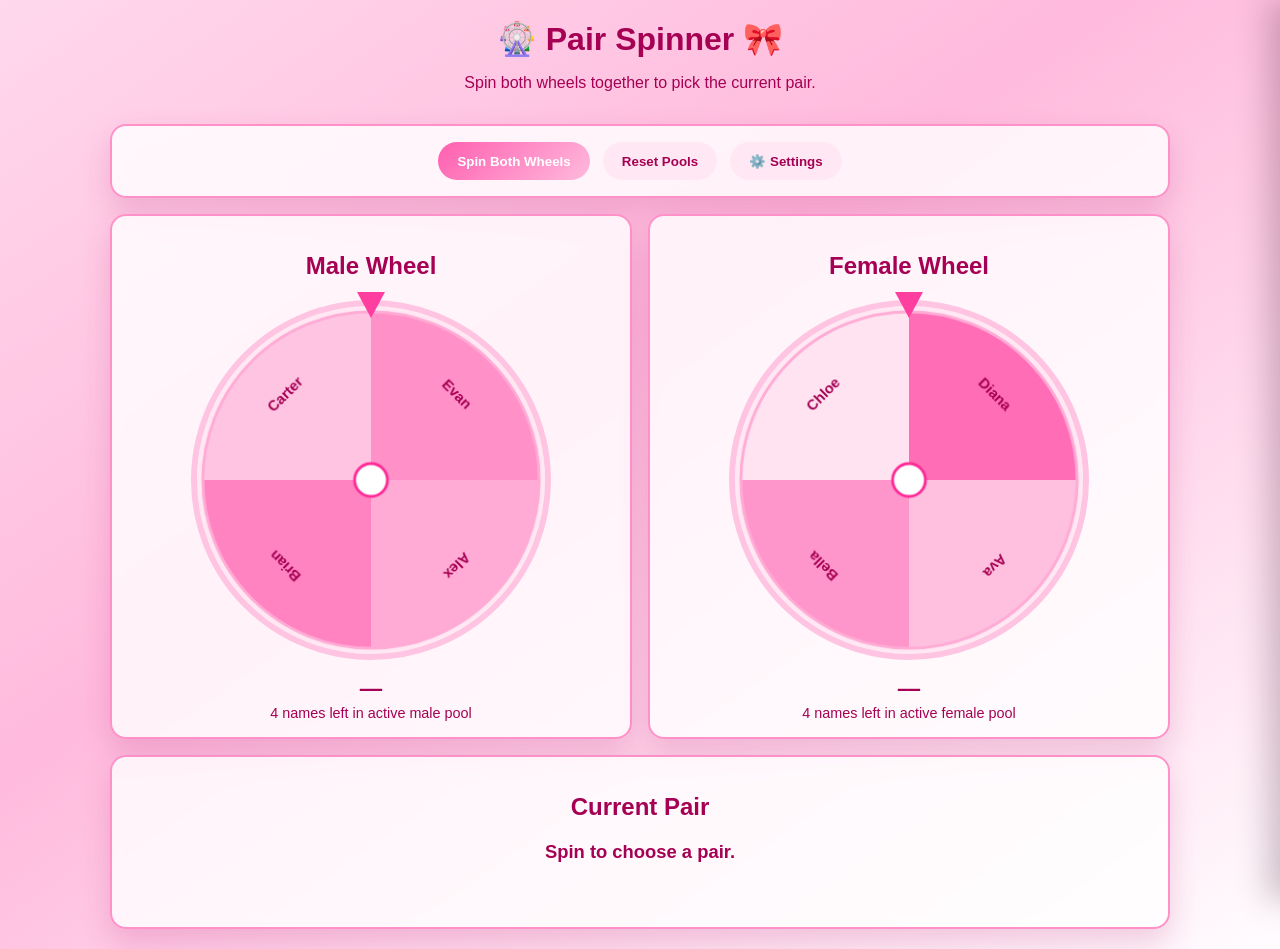
==== index.html @ fb6e1dba "Improve settings panel focus and dialog accessibility" ====
<!doctype html>
<html lang="en">
  <head>
    <meta charset="UTF-8" />
    <meta name="viewport" content="width=device-width, initial-scale=1.0" />
    <title>Pair Spinner Wheels</title>
    <link rel="stylesheet" href="./styles.css" />
  </head>
  <body>
    <main class="app-shell">
      <header class="hero">
        <h1>🎡 Pair Spinner 🎀</h1>
        <p>Spin both wheels together to pick the current pair.</p>
      </header>

      <section class="controls card" aria-label="wheel controls">
        <button id="spin-btn" class="btn btn-primary" type="button">Spin Both Wheels</button>
        <button id="reset-btn" class="btn btn-secondary" type="button">Reset Pools</button>
        <button id="settings-btn" class="btn btn-secondary" type="button" aria-controls="settings-panel" aria-expanded="false">
          ⚙️ Settings
        </button>
      </section>

      <section class="wheels" aria-label="student wheels">
        <article class="wheel-card card" id="male-wheel-card">
          <h2>Male Wheel</h2>
          <div class="wheel-frame">
            <div class="pointer" aria-hidden="true"></div>
            <canvas id="male-wheel" width="360" height="360"></canvas>
          </div>
          <p class="picked-name" id="male-name">—</p>
          <p class="pool-status" id="male-pool-status"></p>
        </article>

        <article class="wheel-card card" id="female-wheel-card">
          <h2>Female Wheel</h2>
          <div class="wheel-frame">
            <div class="pointer" aria-hidden="true"></div>
            <canvas id="female-wheel" width="360" height="360"></canvas>
          </div>
          <p class="picked-name" id="female-name">—</p>
          <p class="pool-status" id="female-pool-status"></p>
        </article>
      </section>

      <section class="result card" aria-live="polite">
        <h2>Current Pair</h2>
        <p id="pair-result">Spin to choose a pair.</p>
        <p id="pair-meta" class="pair-meta"></p>
        <p id="refill-status" class="refill-status" role="status" aria-live="polite"></p>
        <button id="new-round-btn" class="btn btn-primary" type="button" hidden>Start New Round</button>
      </section>
    </main>

    <div id="settings-backdrop" class="settings-backdrop" hidden></div>
    <aside id="settings-panel" class="settings-panel" role="dialog" aria-modal="true" aria-labelledby="settings-panel-title" aria-label="app settings" aria-hidden="true" tabindex="-1">
      <div class="settings-header">
        <h2 id="settings-panel-title">Settings</h2>
        <button id="settings-close-btn" class="btn btn-secondary" type="button">Close</button>
      </div>

      <section class="setting-group" aria-label="theme settings">
        <h3>Theme</h3>
        <label for="theme-color">Base color</label>
        <input id="theme-color" type="color" value="#ff5eaf" aria-label="Select base theme color" />
        <button id="theme-reset-btn" class="btn btn-secondary" type="button">Reset to default pink</button>
      </section>

      <section class="setting-group" aria-label="spin settings">
        <h3>Spin</h3>
        <label for="spin-duration-range">Spin duration</label>
        <input id="spin-duration-range" type="range" min="1800" max="6000" step="100" value="3600" />
        <p class="setting-value" id="spin-duration-value">3.6s</p>
      </section>

      <section class="setting-group" aria-label="history settings">
        <h3>History</h3>
        <label for="history-count-input">Recent pairs to show</label>
        <input id="history-count-input" type="number" min="1" max="8" step="1" value="3" />
      </section>
    </aside>

    <script src="./app.js" defer></script>
  </body>
</html>
---- styles.css ----
:root {
  --theme-base: #ff5eaf;
  --theme-light: #ffb9dd;
  --theme-dark: #6a1046;
  --theme-text: #6a1046;
  --theme-card-border: #ff91cb;
  --theme-bg-start: #ffd8ee;
  --theme-bg-end: #ffe8f5;
  --theme-btn-secondary-bg: #ffe5f4;
  --theme-canvas-border: #ffc2e3;
  --theme-wheel-border: #ff9dd0;
  --theme-pointer: #ff2f9c;
  --theme-center-fill: #ffffff;
  --theme-center-stroke: #ff4ea8;
  --theme-accent-muted: #8a3a67;
  --card-bg: rgba(255, 255, 255, 0.82);
  --shadow: 0 14px 30px rgba(180, 40, 120, 0.2);
}

* {
  box-sizing: border-box;
}

body {
  margin: 0;
  min-height: 100vh;
  font-family: "Segoe UI", Tahoma, Geneva, Verdana, sans-serif;
  color: var(--theme-text);
  background: linear-gradient(145deg, var(--theme-bg-start), var(--theme-light) 42%, var(--theme-bg-end) 100%);
  display: flex;
  justify-content: center;
  padding: 1.25rem;
}

.app-shell {
  width: min(1060px, 100%);
  display: grid;
  gap: 1rem;
}

.hero {
  text-align: center;
}

.hero h1 {
  margin: 0 0 0.4rem;
}

.card {
  background: var(--card-bg);
  border: 2px solid var(--theme-card-border);
  border-radius: 1rem;
  box-shadow: var(--shadow);
  backdrop-filter: blur(6px);
  padding: 1rem;
}

.controls {
  display: flex;
  justify-content: center;
  gap: 0.8rem;
  flex-wrap: wrap;
  align-items: center;
}

.btn {
  border: none;
  border-radius: 999px;
  font-weight: 700;
  padding: 0.72rem 1.2rem;
  cursor: pointer;
}

.btn-primary {
  background: linear-gradient(135deg, var(--theme-base), var(--theme-light));
  color: #fff;
}

.btn-secondary {
  background: var(--theme-btn-secondary-bg);
  color: var(--theme-text);
}

.btn:disabled {
  opacity: 0.65;
  cursor: not-allowed;
}

.wheels {
  display: grid;
  grid-template-columns: repeat(2, minmax(0, 1fr));
  gap: 1rem;
}

.wheel-card {
  text-align: center;
}

.wheel-frame {
  position: relative;
  width: min(360px, 100%);
  margin: 0 auto;
}

canvas {
  width: 100%;
  height: auto;
  border-radius: 50%;
  background: #fff;
  border: 6px solid var(--theme-canvas-border);
  box-shadow: inset 0 0 0 6px var(--theme-btn-secondary-bg);
}

.pointer {
  position: absolute;
  top: -8px;
  left: 50%;
  transform: translateX(-50%);
  width: 0;
  height: 0;
  border-left: 14px solid transparent;
  border-right: 14px solid transparent;
  border-top: 26px solid var(--theme-pointer);
  z-index: 2;
}

.picked-name {
  margin: 0.75rem 0 0.2rem;
  font-size: 1.4rem;
  font-weight: 800;
}

.pool-status {
  margin: 0;
  font-size: 0.9rem;
}

.result {
  text-align: center;
}

#pair-result {
  margin: 0.4rem 0 0;
  font-size: 1.15rem;
  font-weight: 800;
}

.pair-meta {
  margin: 0.35rem 0 0;
  font-size: 0.92rem;
  font-weight: 600;
  color: var(--theme-accent-muted);
  min-height: 1.2em;
}

.refill-status {
  margin: 0.5rem 0 0;
  min-height: 1.2em;
  font-size: 0.9rem;
  font-weight: 700;
  color: var(--theme-accent-muted);
}

.settings-backdrop {
  position: fixed;
  inset: 0;
  background: rgba(32, 8, 22, 0.35);
  backdrop-filter: blur(2px);
}

.settings-panel {
  position: fixed;
  top: 0;
  right: 0;
  height: 100vh;
  width: min(340px, 90vw);
  padding: 1rem;
  background: rgba(255, 255, 255, 0.95);
  border-left: 2px solid var(--theme-card-border);
  box-shadow: -12px 0 30px rgba(60, 20, 44, 0.25);
  transform: translateX(100%);
  transition: transform 220ms ease;
  z-index: 15;
  overflow-y: auto;
}

.settings-panel.open {
  transform: translateX(0);
}

.settings-header {
  display: flex;
  justify-content: space-between;
  align-items: center;
  gap: 0.8rem;
}

.setting-group {
  margin-top: 1rem;
  display: grid;
  gap: 0.5rem;
}

.setting-group h3 {
  margin: 0;
}

#theme-color,
#history-count-input,
#spin-duration-range {
  width: 100%;
}

#theme-color {
  height: 40px;
  border: 2px solid var(--theme-card-border);
  border-radius: 0.6rem;
  background: #fff;
  cursor: pointer;
}

#history-count-input {
  border: 2px solid var(--theme-card-border);
  border-radius: 0.5rem;
  padding: 0.5rem;
  color: var(--theme-text);
}

.setting-value {
  margin: 0;
  font-size: 0.9rem;
  font-weight: 700;
  color: var(--theme-accent-muted);
}

@media (max-width: 860px) {
  .wheels {
    grid-template-columns: 1fr;
  }
}
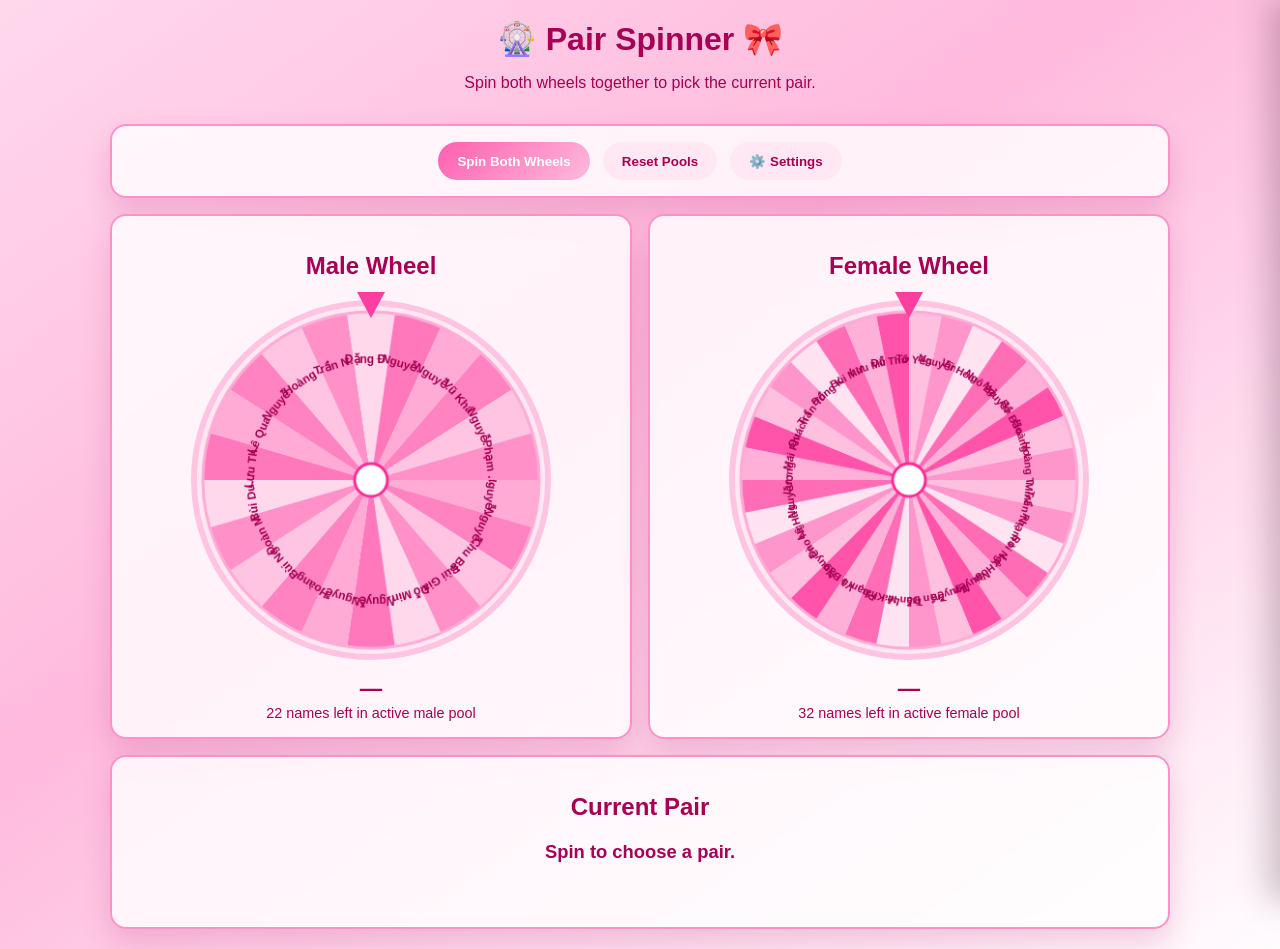
==== commit d66f8c6a: "Update class roster and enforce strict exclusive pairing" ====
--- a/index.html
+++ b/index.html
@@ -80,6 +80,6 @@
       </section>
     </aside>
 
-    <script src="./app.js" defer></script>
+    <script type="module" src="./app.js"></script>
   </body>
 </html>
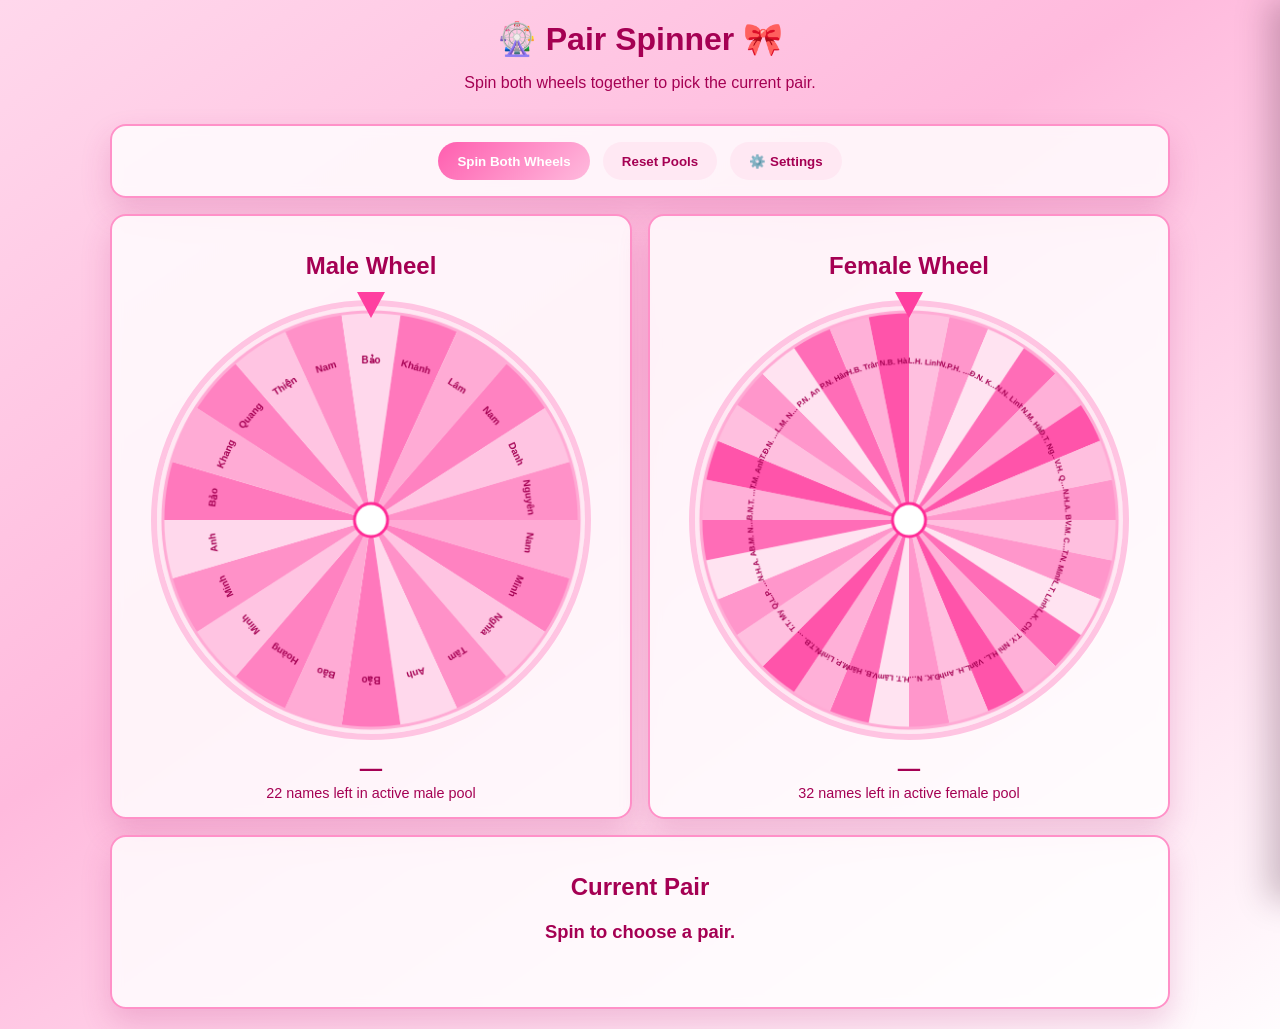
==== commit 6b548a5d: "Improve spin randomness and reduce wheel animation lag" ====
--- a/index.html
+++ b/index.html
@@ -26,7 +26,7 @@
           <h2>Male Wheel</h2>
           <div class="wheel-frame">
             <div class="pointer" aria-hidden="true"></div>
-            <canvas id="male-wheel" width="360" height="360"></canvas>
+            <canvas id="male-wheel" width="440" height="440"></canvas>
           </div>
           <p class="picked-name" id="male-name">—</p>
           <p class="pool-status" id="male-pool-status"></p>
@@ -36,7 +36,7 @@
           <h2>Female Wheel</h2>
           <div class="wheel-frame">
             <div class="pointer" aria-hidden="true"></div>
-            <canvas id="female-wheel" width="360" height="360"></canvas>
+            <canvas id="female-wheel" width="440" height="440"></canvas>
           </div>
           <p class="picked-name" id="female-name">—</p>
           <p class="pool-status" id="female-pool-status"></p>
--- a/styles.css
+++ b/styles.css
@@ -98,7 +98,7 @@
 
 .wheel-frame {
   position: relative;
-  width: min(360px, 100%);
+  width: min(440px, 100%);
   margin: 0 auto;
 }
 
@@ -164,8 +164,7 @@
 .settings-backdrop {
   position: fixed;
   inset: 0;
-  background: rgba(32, 8, 22, 0.35);
-  backdrop-filter: blur(2px);
+  background: rgba(32, 8, 22, 0.16);
 }
 
 .settings-panel {
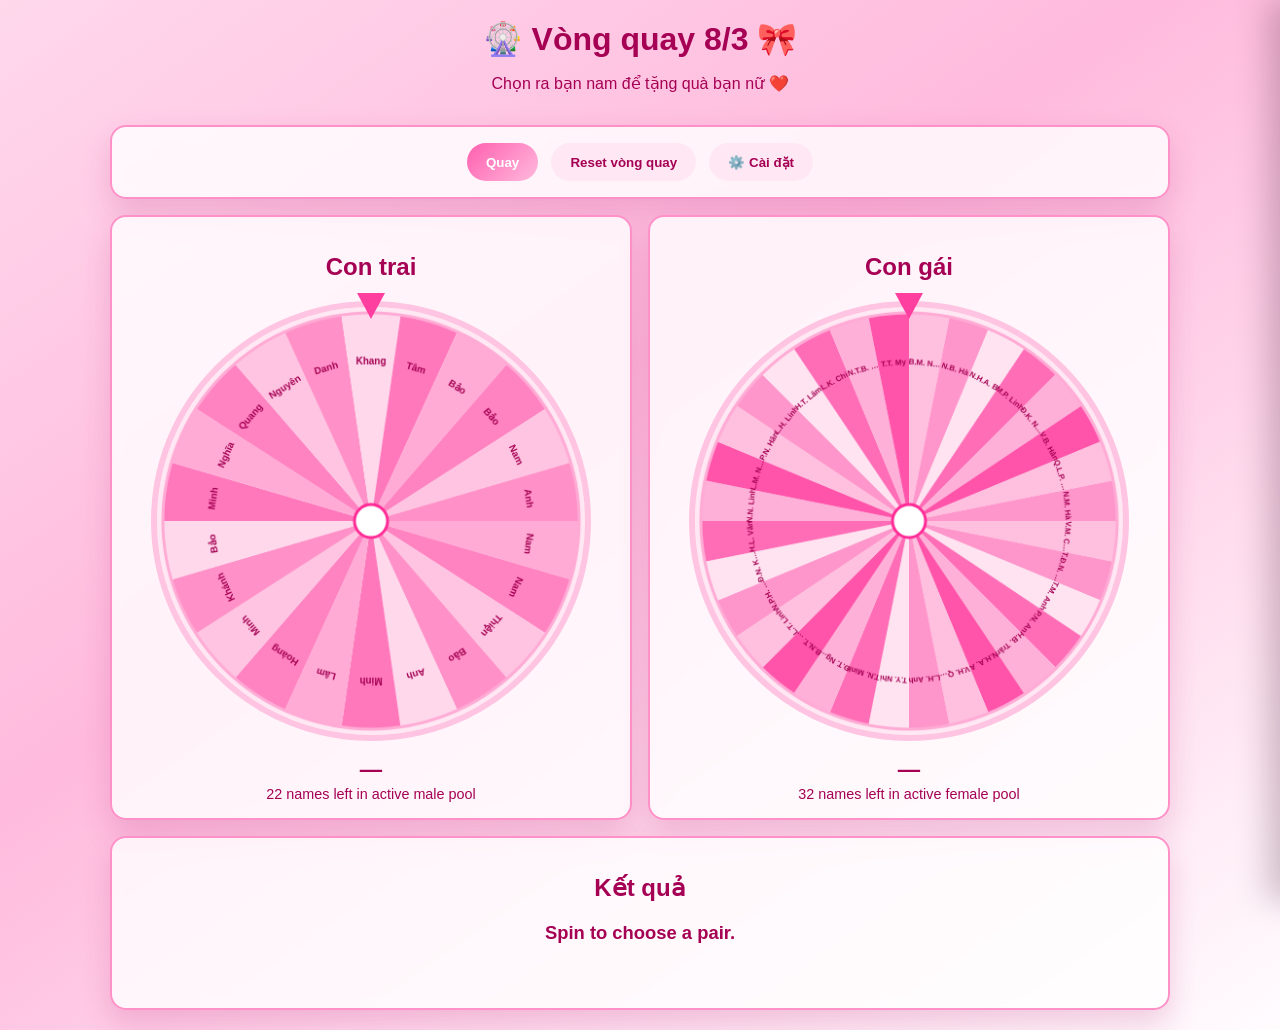
==== commit d14975f7: "Translate header and button text to Vietnamese" ====
--- a/index.html
+++ b/index.html
@@ -9,21 +9,21 @@
   <body>
     <main class="app-shell">
       <header class="hero">
-        <h1>🎡 Pair Spinner 🎀</h1>
-        <p>Spin both wheels together to pick the current pair.</p>
+        <h1>🎡 Vòng quay 8/3 🎀</h1>
+        <p>Chọn ra bạn nam để tặng quà bạn nữ ❤️</p>
       </header>
 
       <section class="controls card" aria-label="wheel controls">
-        <button id="spin-btn" class="btn btn-primary" type="button">Spin Both Wheels</button>
-        <button id="reset-btn" class="btn btn-secondary" type="button">Reset Pools</button>
+        <button id="spin-btn" class="btn btn-primary" type="button">Quay</button>
+        <button id="reset-btn" class="btn btn-secondary" type="button">Reset vòng quay</button>
         <button id="settings-btn" class="btn btn-secondary" type="button" aria-controls="settings-panel" aria-expanded="false">
-          ⚙️ Settings
+          ⚙️ Cài đặt
         </button>
       </section>
 
       <section class="wheels" aria-label="student wheels">
         <article class="wheel-card card" id="male-wheel-card">
-          <h2>Male Wheel</h2>
+          <h2>Con trai</h2>
           <div class="wheel-frame">
             <div class="pointer" aria-hidden="true"></div>
             <canvas id="male-wheel" width="440" height="440"></canvas>
@@ -33,7 +33,7 @@
         </article>
 
         <article class="wheel-card card" id="female-wheel-card">
-          <h2>Female Wheel</h2>
+          <h2>Con gái</h2>
           <div class="wheel-frame">
             <div class="pointer" aria-hidden="true"></div>
             <canvas id="female-wheel" width="440" height="440"></canvas>
@@ -44,38 +44,38 @@
       </section>
 
       <section class="result card" aria-live="polite">
-        <h2>Current Pair</h2>
-        <p id="pair-result">Spin to choose a pair.</p>
+        <h2>Kết quả</h2>
+        <p id="pair-result">Quay để chọn cặp tặng quà.</p>
         <p id="pair-meta" class="pair-meta"></p>
         <p id="refill-status" class="refill-status" role="status" aria-live="polite"></p>
-        <button id="new-round-btn" class="btn btn-primary" type="button" hidden>Start New Round</button>
+        <button id="new-round-btn" class="btn btn-primary" type="button" hidden>Quay</button>
       </section>
     </main>
 
     <div id="settings-backdrop" class="settings-backdrop" hidden></div>
     <aside id="settings-panel" class="settings-panel" role="dialog" aria-modal="true" aria-labelledby="settings-panel-title" aria-label="app settings" aria-hidden="true" tabindex="-1">
       <div class="settings-header">
-        <h2 id="settings-panel-title">Settings</h2>
-        <button id="settings-close-btn" class="btn btn-secondary" type="button">Close</button>
+        <h2 id="settings-panel-title">Cài đặt</h2>
+        <button id="settings-close-btn" class="btn btn-secondary" type="button">Đóng</button>
       </div>
 
       <section class="setting-group" aria-label="theme settings">
         <h3>Theme</h3>
-        <label for="theme-color">Base color</label>
+        <label for="theme-color">Tone màu</label>
         <input id="theme-color" type="color" value="#ff5eaf" aria-label="Select base theme color" />
-        <button id="theme-reset-btn" class="btn btn-secondary" type="button">Reset to default pink</button>
+        <button id="theme-reset-btn" class="btn btn-secondary" type="button">Reset về mặc định</button>
       </section>
 
       <section class="setting-group" aria-label="spin settings">
-        <h3>Spin</h3>
-        <label for="spin-duration-range">Spin duration</label>
+        <h3>Quay</h3>
+        <label for="spin-duration-range">Thời gian cho mỗi lần quay</label>
         <input id="spin-duration-range" type="range" min="1800" max="6000" step="100" value="3600" />
         <p class="setting-value" id="spin-duration-value">3.6s</p>
       </section>
 
       <section class="setting-group" aria-label="history settings">
-        <h3>History</h3>
-        <label for="history-count-input">Recent pairs to show</label>
+        <h3>Lịch sử</h3>
+        <label for="history-count-input">Lưu kết quả bao nhiêu cặp</label>
         <input id="history-count-input" type="number" min="1" max="8" step="1" value="3" />
       </section>
     </aside>
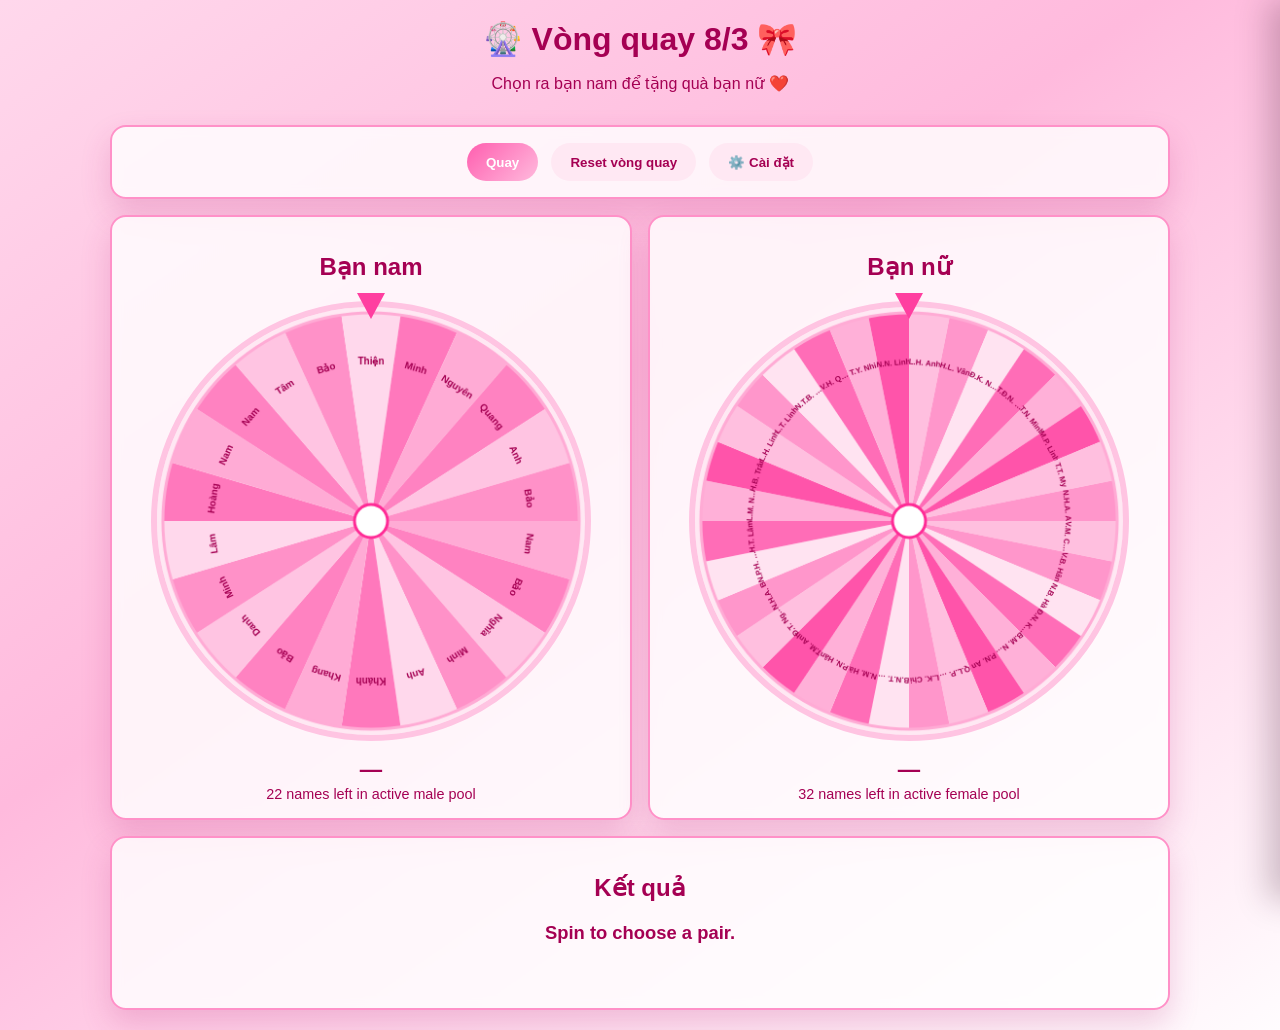
==== commit 83e44ed1: "Update headings for male and female wheel cards" ====
--- a/index.html
+++ b/index.html
@@ -23,7 +23,7 @@
 
       <section class="wheels" aria-label="student wheels">
         <article class="wheel-card card" id="male-wheel-card">
-          <h2>Con trai</h2>
+          <h2>Bạn nam</h2>
           <div class="wheel-frame">
             <div class="pointer" aria-hidden="true"></div>
             <canvas id="male-wheel" width="440" height="440"></canvas>
@@ -33,7 +33,7 @@
         </article>
 
         <article class="wheel-card card" id="female-wheel-card">
-          <h2>Con gái</h2>
+          <h2>Bạn nữ</h2>
           <div class="wheel-frame">
             <div class="pointer" aria-hidden="true"></div>
             <canvas id="female-wheel" width="440" height="440"></canvas>
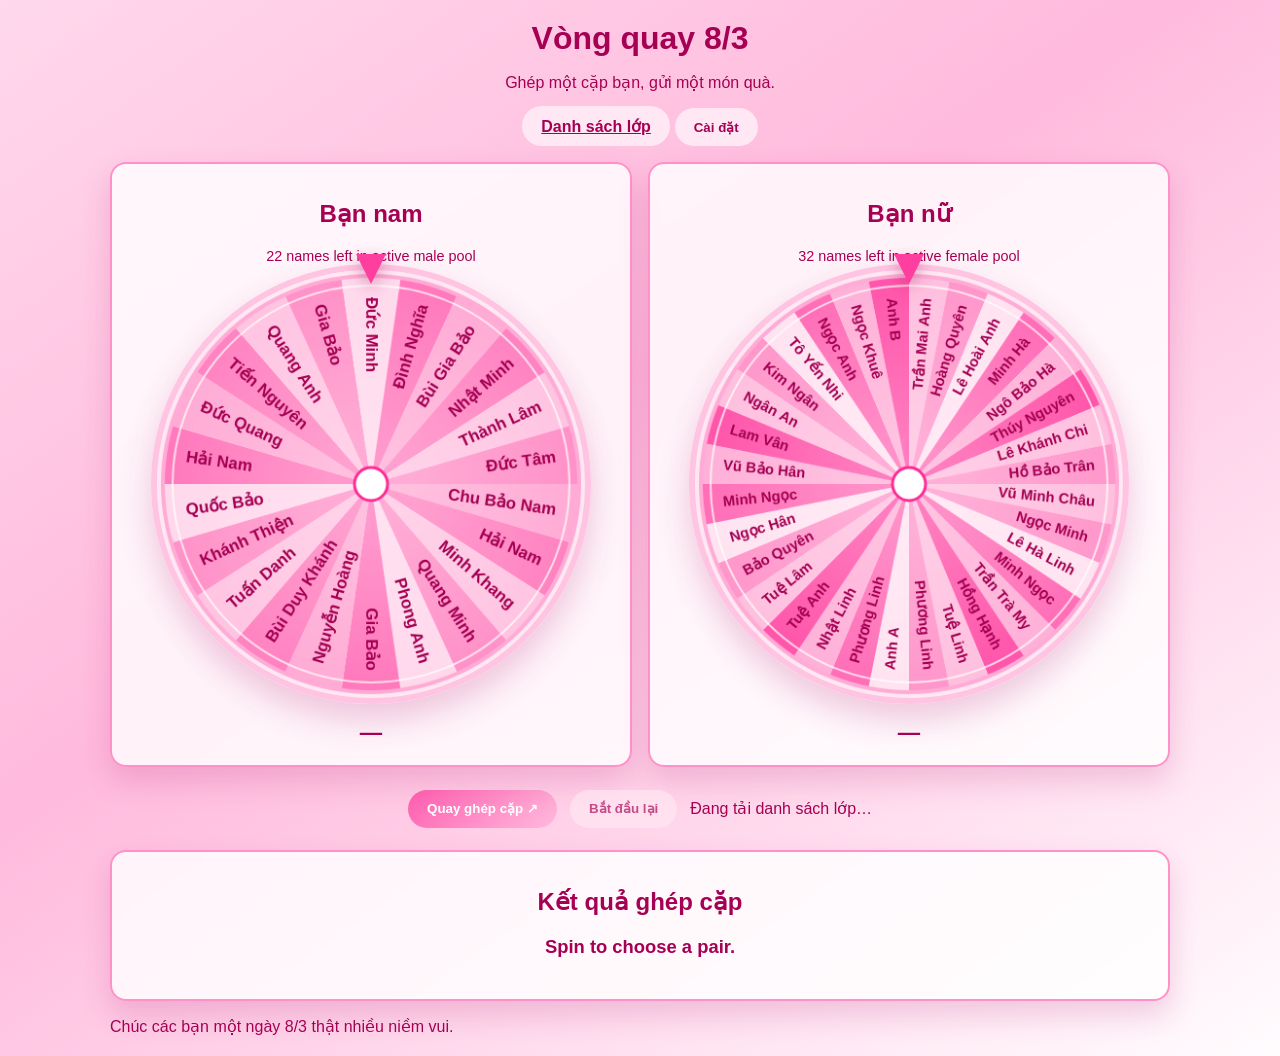
==== commit cddf5ed8: "Add new file: index.html" ====
--- a/index.html
+++ b/index.html
@@ -1,85 +1,101 @@
 <!doctype html>
-<html lang="en">
+<html lang="vi">
   <head>
     <meta charset="UTF-8" />
     <meta name="viewport" content="width=device-width, initial-scale=1.0" />
-    <title>Pair Spinner Wheels</title>
+    <meta name="theme-color" content="#6a1046" />
+    <meta name="description" content="Vòng quay ghép cặp tặng quà 8/3 dành cho lớp học." />
+    <title>Vòng quay 8/3 · Ghép cặp tặng quà</title>
     <link rel="stylesheet" href="./styles.css" />
   </head>
   <body>
+    <div id="particle-layer" class="particle-layer" aria-hidden="true"></div>
     <main class="app-shell">
       <header class="hero">
-        <h1>🎡 Vòng quay 8/3 🎀</h1>
-        <p>Chọn ra bạn nam để tặng quà bạn nữ ❤️</p>
+        <div>
+          <h1>Vòng quay <span>8/3</span></h1>
+          <p>Ghép một cặp bạn, gửi một món quà.</p>
+        </div>
+        <nav class="header-actions" aria-label="Công cụ">
+          <a class="btn btn-secondary" href="./edit/">Danh sách lớp</a>
+          <button id="settings-btn" class="btn btn-secondary" type="button" aria-controls="settings-panel" aria-expanded="false">Cài đặt</button>
+        </nav>
       </header>
-
-      <section class="controls card" aria-label="wheel controls">
-        <button id="spin-btn" class="btn btn-primary" type="button">Quay</button>
-        <button id="reset-btn" class="btn btn-secondary" type="button">Reset vòng quay</button>
-        <button id="settings-btn" class="btn btn-secondary" type="button" aria-controls="settings-panel" aria-expanded="false">
-          ⚙️ Cài đặt
-        </button>
-      </section>
-
-      <section class="wheels" aria-label="student wheels">
+      <section class="wheels" aria-label="Vòng quay ghép cặp">
         <article class="wheel-card card" id="male-wheel-card">
-          <h2>Bạn nam</h2>
+          <div class="wheel-heading"><h2>Bạn nam</h2><p class="pool-status" id="male-pool-status"></p></div>
           <div class="wheel-frame">
             <div class="pointer" aria-hidden="true"></div>
-            <canvas id="male-wheel" width="440" height="440"></canvas>
+            <canvas id="male-wheel" width="440" height="440" role="img" aria-label="Vòng quay bạn nam. Tên được chọn hiển thị bên dưới."></canvas>
           </div>
           <p class="picked-name" id="male-name">—</p>
-          <p class="pool-status" id="male-pool-status"></p>
         </article>
-
         <article class="wheel-card card" id="female-wheel-card">
-          <h2>Bạn nữ</h2>
+          <div class="wheel-heading"><h2>Bạn nữ</h2><p class="pool-status" id="female-pool-status"></p></div>
           <div class="wheel-frame">
             <div class="pointer" aria-hidden="true"></div>
-            <canvas id="female-wheel" width="440" height="440"></canvas>
+            <canvas id="female-wheel" width="440" height="440" role="img" aria-label="Vòng quay bạn nữ. Tên được chọn hiển thị bên dưới."></canvas>
           </div>
           <p class="picked-name" id="female-name">—</p>
-          <p class="pool-status" id="female-pool-status"></p>
         </article>
       </section>
-
-      <section class="result card" aria-live="polite">
-        <h2>Kết quả</h2>
-        <p id="pair-result">Quay để chọn cặp tặng quà.</p>
-        <p id="pair-meta" class="pair-meta"></p>
-        <p id="refill-status" class="refill-status" role="status" aria-live="polite"></p>
-        <button id="new-round-btn" class="btn btn-primary" type="button" hidden>Quay</button>
+      <section class="controls" aria-label="Điều khiển vòng quay">
+        <button id="spin-btn" class="btn btn-primary" type="button" disabled>Quay ghép cặp <span aria-hidden="true">↗</span></button>
+        <button id="reset-btn" class="btn btn-secondary" type="button" disabled>Bắt đầu lại</button>
+        <p id="spin-status" class="control-hint" role="status">Đang tải danh sách lớp…</p>
       </section>
+      <section class="result card" aria-labelledby="result-title">
+        <div class="result-heading"><h2 id="result-title">Kết quả ghép cặp</h2><p id="pair-count"></p></div>
+        <p id="pair-result" aria-live="polite">Đang tải danh sách lớp…</p>
+        <div id="history-section" class="history-section" hidden>
+          <h3>Các cặp gần đây</h3>
+          <ol id="pair-meta" class="pair-meta"></ol>
+        </div>
+        <p id="refill-status" class="refill-status" role="status"></p>
+        <button id="new-round-btn" class="btn btn-primary" type="button" hidden>Bắt đầu lượt mới</button>
+      </section>
+      <footer class="app-footer">Chúc các bạn một ngày 8/3 thật nhiều niềm vui.</footer>
     </main>
-
-    <div id="settings-backdrop" class="settings-backdrop" hidden></div>
-    <aside id="settings-panel" class="settings-panel" role="dialog" aria-modal="true" aria-labelledby="settings-panel-title" aria-label="app settings" aria-hidden="true" tabindex="-1">
+    <dialog id="settings-panel" class="settings-panel" aria-labelledby="settings-panel-title">
       <div class="settings-header">
         <h2 id="settings-panel-title">Cài đặt</h2>
-        <button id="settings-close-btn" class="btn btn-secondary" type="button">Đóng</button>
+        <button id="settings-close-btn" class="btn btn-secondary" type="button" autofocus>Đóng</button>
       </div>
-
-      <section class="setting-group" aria-label="theme settings">
-        <h3>Theme</h3>
-        <label for="theme-color">Tone màu</label>
-        <input id="theme-color" type="color" value="#ff5eaf" aria-label="Select base theme color" />
-        <button id="theme-reset-btn" class="btn btn-secondary" type="button">Reset về mặc định</button>
+      <section class="setting-group" aria-label="Giao diện">
+        <h3>Giao diện</h3>
+        <label for="theme-color">Màu vòng quay</label>
+        <input id="theme-color" type="color" value="#ff5eaf" />
+        <button id="theme-reset-btn" class="btn btn-secondary" type="button">Màu mặc định</button>
       </section>
-
-      <section class="setting-group" aria-label="spin settings">
+      <section class="setting-group" aria-label="Thời gian quay">
         <h3>Quay</h3>
         <label for="spin-duration-range">Thời gian cho mỗi lần quay</label>
         <input id="spin-duration-range" type="range" min="1800" max="6000" step="100" value="3600" />
-        <p class="setting-value" id="spin-duration-value">3.6s</p>
+        <p class="setting-value" id="spin-duration-value">3,6 giây</p>
       </section>
-
-      <section class="setting-group" aria-label="history settings">
+      <section class="setting-group" aria-label="Quay lại">
+        <h3>Quay lại</h3>
+        <label class="setting-checkbox" for="allow-respin-input">
+          <input id="allow-respin-input" type="checkbox" checked />
+          Cho phép quay lại 1 lần khi hiện kết quả
+        </label>
+      </section>
+      <section class="setting-group" aria-label="Lịch sử">
         <h3>Lịch sử</h3>
-        <label for="history-count-input">Lưu kết quả bao nhiêu cặp</label>
+        <label for="history-count-input">Số cặp gần đây hiển thị</label>
         <input id="history-count-input" type="number" min="1" max="8" step="1" value="3" />
       </section>
-    </aside>
-
+    </dialog>
+    <dialog id="result-popup" class="result-popup" aria-labelledby="result-popup-title" aria-describedby="result-popup-hint">
+      <h2 id="result-popup-title">Đã tìm được một cặp!</h2>
+      <p id="result-popup-message" class="result-popup-message"></p>
+      <p id="result-popup-pair" class="result-popup-pair"></p>
+      <div class="result-popup-actions">
+        <button id="result-keep-btn" class="btn btn-primary" type="button" autofocus>Giữ cặp này</button>
+        <button id="result-respin-btn" class="btn btn-secondary" type="button">Quay lại bạn nữ</button>
+      </div>
+      <p id="result-popup-hint" class="result-popup-hint"></p>
+    </dialog>
     <script type="module" src="./app.js"></script>
   </body>
 </html>
--- a/styles.css
+++ b/styles.css
@@ -30,6 +30,36 @@
   display: flex;
   justify-content: center;
   padding: 1.25rem;
+  overflow-x: hidden;
+}
+
+body.popup-open {
+  overflow: hidden;
+}
+
+.bg-orb {
+  position: fixed;
+  border-radius: 999px;
+  filter: blur(8px);
+  opacity: 0.45;
+  pointer-events: none;
+  z-index: -1;
+}
+
+.orb-a {
+  width: 260px;
+  height: 260px;
+  top: -72px;
+  left: -52px;
+  background: radial-gradient(circle at 40% 35%, #ffc7e8, #ff79c3);
+}
+
+.orb-b {
+  width: 300px;
+  height: 300px;
+  bottom: -80px;
+  right: -60px;
+  background: radial-gradient(circle at 50% 40%, #ffc0ef, #ea67d7);
 }
 
 .app-shell {
@@ -51,8 +81,8 @@
   border: 2px solid var(--theme-card-border);
   border-radius: 1rem;
   box-shadow: var(--shadow);
-  backdrop-filter: blur(6px);
   padding: 1rem;
+  backdrop-filter: blur(2px);
 }
 
 .controls {
@@ -69,6 +99,12 @@
   font-weight: 700;
   padding: 0.72rem 1.2rem;
   cursor: pointer;
+  transition: transform 140ms ease, box-shadow 140ms ease, opacity 140ms ease;
+}
+
+.btn:hover:not(:disabled) {
+  transform: translateY(-1px);
+  box-shadow: 0 8px 14px rgba(201, 35, 125, 0.22);
 }
 
 .btn-primary {
@@ -94,6 +130,7 @@
 
 .wheel-card {
   text-align: center;
+  transition: transform 180ms ease;
 }
 
 .wheel-frame {
@@ -106,21 +143,22 @@
   width: 100%;
   height: auto;
   border-radius: 50%;
-  background: #fff;
+  background: radial-gradient(circle at 34% 24%, #fff 0%, #fff4fb 45%, #ffe5f4 100%);
   border: 6px solid var(--theme-canvas-border);
-  box-shadow: inset 0 0 0 6px var(--theme-btn-secondary-bg);
+  box-shadow: inset 0 0 0 6px var(--theme-btn-secondary-bg), 0 16px 32px rgba(186, 47, 123, 0.24);
 }
 
 .pointer {
   position: absolute;
-  top: -8px;
+  top: -10px;
   left: 50%;
   transform: translateX(-50%);
   width: 0;
   height: 0;
-  border-left: 14px solid transparent;
-  border-right: 14px solid transparent;
-  border-top: 26px solid var(--theme-pointer);
+  border-left: 15px solid transparent;
+  border-right: 15px solid transparent;
+  border-top: 30px solid var(--theme-pointer);
+  filter: drop-shadow(0 6px 8px rgba(140, 21, 80, 0.35));
   z-index: 2;
 }
 
@@ -174,7 +212,7 @@
   height: 100vh;
   width: min(340px, 90vw);
   padding: 1rem;
-  background: rgba(255, 255, 255, 0.95);
+  background: #fff;
   border-left: 2px solid var(--theme-card-border);
   box-shadow: -12px 0 30px rgba(60, 20, 44, 0.25);
   transform: translateX(100%);
@@ -237,3 +275,103 @@
     grid-template-columns: 1fr;
   }
 }
+
+
+.wheel-card.spinning .pointer {
+  animation: pointer-bounce 140ms ease-in-out infinite alternate;
+}
+
+.wheel-card.spinning canvas {
+  filter: saturate(1.08) contrast(1.04);
+}
+
+.wheel-card.spinning {
+  transform: translateY(-2px);
+}
+
+.wheel-card.spinning .picked-name {
+  color: var(--theme-base);
+}
+
+@keyframes pointer-bounce {
+  from { transform: translateX(-50%) translateY(0); }
+  to { transform: translateX(-50%) translateY(-2px); }
+}
+
+.particle-layer {
+  position: fixed;
+  inset: 0;
+  pointer-events: none;
+  overflow: hidden;
+  z-index: 30;
+}
+
+.particle {
+  position: absolute;
+  top: 52%;
+  width: 10px;
+  height: 10px;
+  border-radius: 999px;
+  animation: pop 1200ms ease-out forwards;
+}
+
+@keyframes pop {
+  0% { transform: translate(0, 0) scale(1); opacity: 1; }
+  100% { transform: translate(var(--drift, 0), -190px) scale(0.4); opacity: 0; }
+}
+
+.result-backdrop {
+  position: fixed;
+  inset: 0;
+  width: 100vw;
+  height: 100dvh;
+  background: rgba(41, 8, 26, 0.42);
+  z-index: 35;
+}
+
+.result-popup {
+  position: fixed;
+  left: 50%;
+  top: 50%;
+  transform: translate(-50%, -50%);
+  width: min(520px, 92vw);
+  background: linear-gradient(180deg, #fff9fd, #ffeef8);
+  border: 2px solid var(--theme-card-border);
+  border-radius: 18px;
+  box-shadow:
+    0 26px 58px rgba(58, 8, 36, 0.34),
+    0 10px 24px rgba(74, 12, 46, 0.24),
+    0 0 0 1px rgba(255, 255, 255, 0.65) inset;
+  filter: drop-shadow(0 14px 24px rgba(48, 6, 30, 0.2));
+  padding: 1.1rem;
+  z-index: 40;
+  text-align: center;
+}
+
+.result-popup h2 {
+  margin: 0.1rem 0 0.55rem;
+}
+
+.result-popup-message {
+  margin: 0;
+  font-weight: 700;
+}
+
+.result-popup-pair {
+  margin: 0.55rem 0;
+  font-size: 1.2rem;
+  font-weight: 800;
+}
+
+.result-popup-actions {
+  display: flex;
+  gap: 0.65rem;
+  justify-content: center;
+  flex-wrap: wrap;
+}
+
+.result-popup-hint {
+  margin: 0.65rem 0 0;
+  font-size: 0.9rem;
+  color: var(--theme-accent-muted);
+}
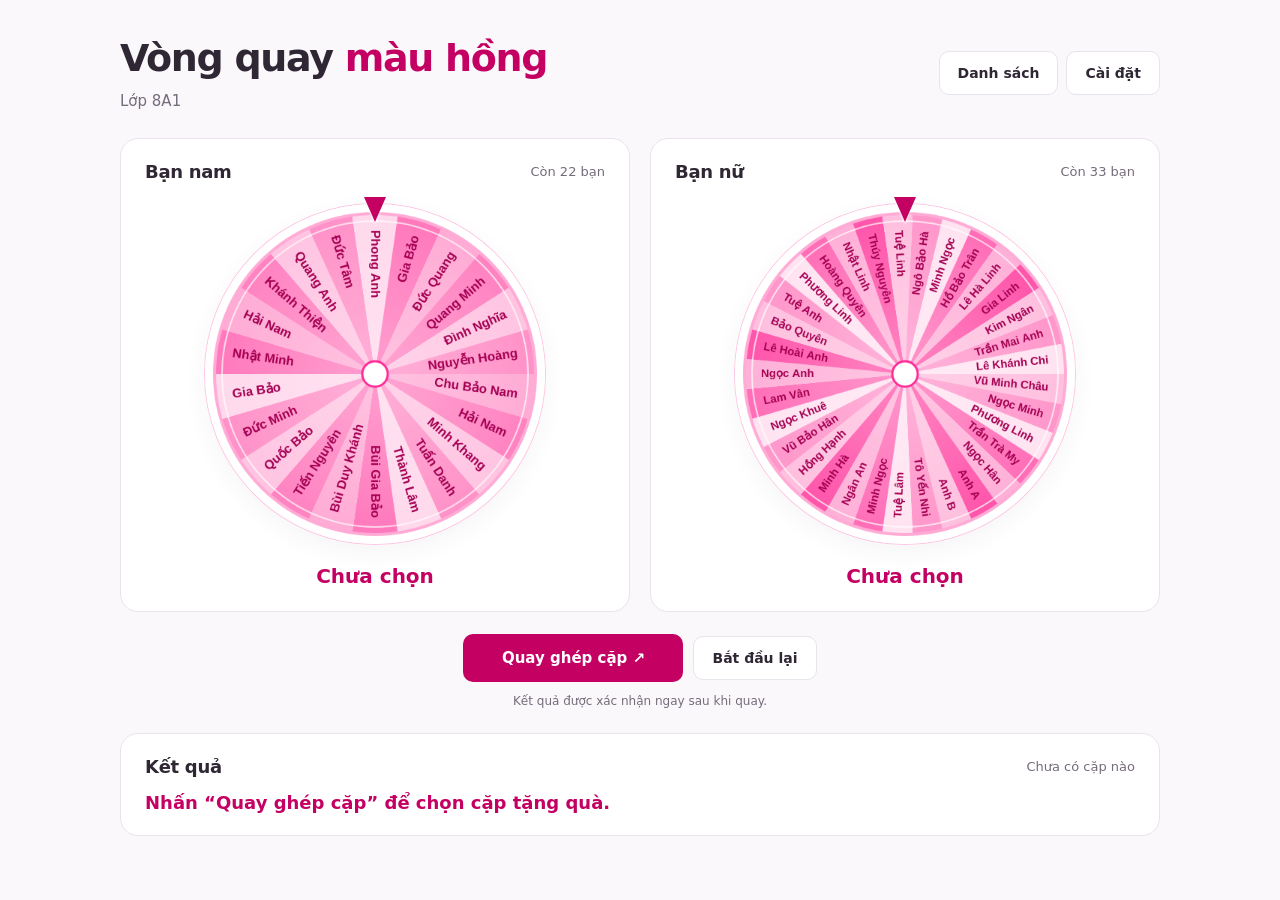
==== commit 29f8e0fa: "Add new file: index.html" ====
--- a/index.html
+++ b/index.html
@@ -4,8 +4,8 @@
     <meta charset="UTF-8" />
     <meta name="viewport" content="width=device-width, initial-scale=1.0" />
     <meta name="theme-color" content="#6a1046" />
-    <meta name="description" content="Vòng quay ghép cặp tặng quà 8/3 dành cho lớp học." />
-    <title>Vòng quay 8/3 · Ghép cặp tặng quà</title>
+    <meta name="description" content="Vòng quay màu hồng của lớp 8A1." />
+    <title>Vòng quay màu hồng · Lớp 8A1</title>
     <link rel="stylesheet" href="./styles.css" />
   </head>
   <body>
@@ -13,14 +13,15 @@
     <main class="app-shell">
       <header class="hero">
         <div>
-          <h1>Vòng quay <span>8/3</span></h1>
-          <p>Ghép một cặp bạn, gửi một món quà.</p>
+          <h1>Vòng quay <span>màu hồng</span></h1>
+          <p id="class-name">Lớp 8A1</p>
         </div>
         <nav class="header-actions" aria-label="Công cụ">
-          <a class="btn btn-secondary" href="./edit/">Danh sách lớp</a>
+          <a class="btn btn-secondary" href="./edit/">Danh sách</a>
           <button id="settings-btn" class="btn btn-secondary" type="button" aria-controls="settings-panel" aria-expanded="false">Cài đặt</button>
         </nav>
       </header>
+      <p id="roster-status" class="roster-status" role="status" hidden></p>
       <section class="wheels" aria-label="Vòng quay ghép cặp">
         <article class="wheel-card card" id="male-wheel-card">
           <div class="wheel-heading"><h2>Bạn nam</h2><p class="pool-status" id="male-pool-status"></p></div>
@@ -40,12 +41,12 @@
         </article>
       </section>
       <section class="controls" aria-label="Điều khiển vòng quay">
-        <button id="spin-btn" class="btn btn-primary" type="button" disabled>Quay ghép cặp <span aria-hidden="true">↗</span></button>
+        <button id="spin-btn" class="btn btn-primary" type="button" disabled>Quay</button>
         <button id="reset-btn" class="btn btn-secondary" type="button" disabled>Bắt đầu lại</button>
         <p id="spin-status" class="control-hint" role="status">Đang tải danh sách lớp…</p>
       </section>
       <section class="result card" aria-labelledby="result-title">
-        <div class="result-heading"><h2 id="result-title">Kết quả ghép cặp</h2><p id="pair-count"></p></div>
+        <div class="result-heading"><h2 id="result-title">Kết quả</h2><p id="pair-count"></p></div>
         <p id="pair-result" aria-live="polite">Đang tải danh sách lớp…</p>
         <div id="history-section" class="history-section" hidden>
           <h3>Các cặp gần đây</h3>
@@ -54,7 +55,6 @@
         <p id="refill-status" class="refill-status" role="status"></p>
         <button id="new-round-btn" class="btn btn-primary" type="button" hidden>Bắt đầu lượt mới</button>
       </section>
-      <footer class="app-footer">Chúc các bạn một ngày 8/3 thật nhiều niềm vui.</footer>
     </main>
     <dialog id="settings-panel" class="settings-panel" aria-labelledby="settings-panel-title">
       <div class="settings-header">
@@ -87,8 +87,7 @@
       </section>
     </dialog>
     <dialog id="result-popup" class="result-popup" aria-labelledby="result-popup-title" aria-describedby="result-popup-hint">
-      <h2 id="result-popup-title">Đã tìm được một cặp!</h2>
-      <p id="result-popup-message" class="result-popup-message"></p>
+      <h2 id="result-popup-title">Kết quả</h2>
       <p id="result-popup-pair" class="result-popup-pair"></p>
       <div class="result-popup-actions">
         <button id="result-keep-btn" class="btn btn-primary" type="button" autofocus>Giữ cặp này</button>
--- a/styles.css
+++ b/styles.css
@@ -4,374 +4,105 @@
   --theme-dark: #6a1046;
   --theme-text: #6a1046;
   --theme-card-border: #ff91cb;
-  --theme-bg-start: #ffd8ee;
-  --theme-bg-end: #ffe8f5;
   --theme-btn-secondary-bg: #ffe5f4;
   --theme-canvas-border: #ffc2e3;
   --theme-wheel-border: #ff9dd0;
   --theme-pointer: #ff2f9c;
-  --theme-center-fill: #ffffff;
+  --theme-center-fill: #fff;
   --theme-center-stroke: #ff4ea8;
   --theme-accent-muted: #8a3a67;
-  --card-bg: rgba(255, 255, 255, 0.82);
-  --shadow: 0 14px 30px rgba(180, 40, 120, 0.2);
+  --text: #302735;
+  --muted: #756b7b;
+  --border: #e9e3eb;
+  color-scheme: light;
+  font-family: "Segoe UI", system-ui, sans-serif;
+  color: var(--text);
+  background: #faf8fb;
 }
 
-* {
-  box-sizing: border-box;
+* { box-sizing: border-box; }
+[hidden] { display: none !important; }
+body { margin: 0; min-width: 280px; padding: 36px 24px 20px; }
+body:has(dialog[open]) { overflow: hidden; }
+button, input { font: inherit; }
+button, a, input { -webkit-tap-highlight-color: transparent; }
+:focus-visible { outline: 3px solid var(--theme-dark); outline-offset: 4px; }
+.app-shell { width: min(1040px, 100%); margin: auto; display: grid; gap: 20px; }
+.hero, .header-actions, .wheel-heading, .result-heading { display: flex; align-items: center; justify-content: space-between; gap: 16px; }
+.hero { margin-bottom: 8px; }
+.hero h1 { margin: 0; font-size: clamp(28px, 4vw, 38px); letter-spacing: -1.3px; line-height: 1.2; }
+.hero h1 span { color: var(--theme-dark); }
+.hero p { margin: 10px 0 0; color: var(--muted); font-size: 15px; }
+.header-actions { gap: 8px; }
+.btn { display: inline-flex; align-items: center; justify-content: center; gap: 24px; min-height: 44px; border: 1px solid transparent; border-radius: 10px; padding: 11px 18px; font-size: 14px; font-weight: 650; text-decoration: none; cursor: pointer; transition: background 150ms, transform 150ms; }
+.btn:hover:not(:disabled) { transform: translateY(-1px); }
+.btn-primary { color: #fff; background: var(--theme-dark); }
+.btn-primary:hover:not(:disabled) { filter: brightness(1.15); }
+.btn-secondary { color: var(--text); border-color: var(--border); background: #fff; }
+.btn-secondary:hover:not(:disabled) { background: #f4eff6; }
+.btn:disabled { opacity: .48; cursor: not-allowed; }
+.card { border: 1px solid var(--border); border-radius: 18px; background: #fff; }
+.wheels { display: grid; grid-template-columns: repeat(2, minmax(0, 1fr)); gap: 20px; }
+.wheel-card { padding: 22px 24px 18px; min-width: 0; text-align: center; }
+h2 { margin: 0; font-size: 18px; font-weight: 650; letter-spacing: -.3px; }
+.wheel-heading { margin-bottom: 22px; }
+.pool-status { margin: 0; color: var(--muted); font-size: 13px; }
+.wheel-frame { position: relative; width: min(340px, 100%); margin: 0 auto; }
+canvas { display: block; width: 100%; height: auto; border-radius: 50%; border: 5px solid #fff; box-shadow: 0 0 0 1px var(--theme-canvas-border), 0 8px 24px #57344e0d; }
+.pointer { position: absolute; top: -7px; left: 50%; transform: translateX(-50%); border-left: 11px solid transparent; border-right: 11px solid transparent; border-top: 25px solid var(--theme-dark); z-index: 1; filter: drop-shadow(0 2px 1px #fff); }
+.picked-name { min-height: 29px; margin: 20px 0 0; font-size: 20px; font-weight: 650; color: var(--theme-dark); overflow-wrap: anywhere; }
+.controls { display: flex; justify-content: center; flex-wrap: wrap; align-items: center; gap: 10px; padding: 2px 0; }
+.controls .btn-primary { min-width: 220px; min-height: 48px; font-size: 15px; }
+.control-hint { width: 100%; text-align: center; margin: 0; color: var(--muted); font-size: 12px; line-height: 1.6; }
+.result { padding: 22px 24px; }
+.result-heading p { color: var(--muted); font-size: 13px; margin: 0; }
+#pair-result { margin: 15px 0 0; color: var(--theme-dark); font-size: 18px; font-weight: 600; overflow-wrap: anywhere; }
+.history-section { border-top: 1px solid var(--border); margin-top: 20px; padding-top: 16px; }
+.history-section h3 { font-size: 12px; font-weight: 600; color: var(--muted); margin: 0 0 10px; }
+.pair-meta { padding: 0; margin: 0; list-style: none; display: grid; gap: 8px; counter-reset: pairs; }
+.pair-meta li { display: flex; gap: 12px; align-items: baseline; color: #55475c; font-size: 14px; line-height: 1.6; overflow-wrap: anywhere; }
+.pair-meta li::before { content: counter(pairs, decimal-leading-zero); counter-increment: pairs; color: #928696; font-size: 11px; font-variant-numeric: tabular-nums; }
+.refill-status { color: var(--muted); font-size: 13px; line-height: 1.6; margin: 12px 0 0; }
+.refill-status:empty { display: none; }
+#new-round-btn { margin-top: 16px; }
+.app-footer { text-align: center; font-size: 12px; color: var(--muted); padding: 4px 0; }
+dialog { color: var(--text); border: 1px solid var(--border); background: #fff; box-shadow: 0 24px 90px #30203830; padding: 28px; max-height: calc(100dvh - 32px); overflow-y: auto; }
+dialog::backdrop { background: #251b31a6; backdrop-filter: blur(4px); }
+.settings-panel { width: min(400px, calc(100% - 32px)); border-radius: 18px; }
+.settings-header { display: flex; justify-content: space-between; align-items: center; }
+.setting-group { display: grid; gap: 12px; border-top: 1px solid var(--border); padding-top: 22px; margin-top: 22px; font-size: 14px; }
+.setting-group h3 { margin: 0; font-size: 15px; }
+.setting-group input { accent-color: var(--theme-dark); }
+#theme-color, #history-count-input, #spin-duration-range { width: 100%; }
+#theme-color { height: 44px; padding: 4px; border: 1px solid var(--border); background: #fff; border-radius: 8px; }
+#history-count-input { padding: 10px; border: 1px solid var(--border); border-radius: 8px; }
+.setting-checkbox { display: flex; gap: 10px; align-items: start; line-height: 1.6; }
+.setting-checkbox input { margin: 5px 0; width: 17px; height: 17px; flex-shrink: 0; }
+.setting-value { color: var(--muted); margin: 0; font-size: 13px; }
+.result-popup { width: min(520px, calc(100% - 32px)); border-radius: 22px; text-align: center; }
+.result-popup h2 { font-size: 23px; margin: 8px 0 14px; }
+.result-popup-message { color: var(--muted); font-size: 14px; line-height: 1.7; }
+.result-popup-pair { color: var(--theme-dark); font-size: 25px; font-weight: 700; line-height: 1.5; margin: 25px 0; overflow-wrap: anywhere; }
+.result-popup-actions { display: flex; justify-content: center; gap: 10px; flex-wrap: wrap; }
+.result-popup-hint { color: var(--muted); font-size: 12px; line-height: 1.7; margin: 16px 0 0; }
+.wheel-card.spinning .picked-name { color: var(--theme-dark); }
+.particle-layer { position: fixed; inset: 0; pointer-events: none; overflow: hidden; z-index: 30; }
+.particle { position: absolute; top: 52%; width: 8px; height: 8px; border-radius: 2px; animation: pop 1200ms ease-out forwards; }
+@keyframes pop { from { opacity: 1; } to { transform: translate(var(--drift, 0), -190px) rotate(120deg); opacity: 0; } }
+@media (max-width: 640px) {
+  body { padding: 24px 16px 16px; }
+  .app-shell { gap: 16px; }
+  .hero { align-items: flex-start; flex-direction: column; gap: 18px; }
+  .header-actions { width: 100%; }
+  .header-actions .btn { flex: 1; }
+  .wheels { grid-template-columns: 1fr; gap: 16px; }
+  .wheel-card { padding: 20px; }
+  .wheel-frame { width: min(310px, 100%); }
+  .controls .btn-primary { min-width: 0; flex: 1; }
+  .result { padding: 20px; }
+  .result-heading { align-items: start; gap: 10px; }
+  .result-heading p { white-space: nowrap; }
 }
-
-body {
-  margin: 0;
-  min-height: 100vh;
-  font-family: "Segoe UI", Tahoma, Geneva, Verdana, sans-serif;
-  color: var(--theme-text);
-  background: linear-gradient(145deg, var(--theme-bg-start), var(--theme-light) 42%, var(--theme-bg-end) 100%);
-  display: flex;
-  justify-content: center;
-  padding: 1.25rem;
-  overflow-x: hidden;
+@media (prefers-reduced-motion: reduce) {
+  *, *::before, *::after { animation: none !important; transition: none !important; }
 }
-
-body.popup-open {
-  overflow: hidden;
-}
-
-.bg-orb {
-  position: fixed;
-  border-radius: 999px;
-  filter: blur(8px);
-  opacity: 0.45;
-  pointer-events: none;
-  z-index: -1;
-}
-
-.orb-a {
-  width: 260px;
-  height: 260px;
-  top: -72px;
-  left: -52px;
-  background: radial-gradient(circle at 40% 35%, #ffc7e8, #ff79c3);
-}
-
-.orb-b {
-  width: 300px;
-  height: 300px;
-  bottom: -80px;
-  right: -60px;
-  background: radial-gradient(circle at 50% 40%, #ffc0ef, #ea67d7);
-}
-
-.app-shell {
-  width: min(1060px, 100%);
-  display: grid;
-  gap: 1rem;
-}
-
-.hero {
-  text-align: center;
-}
-
-.hero h1 {
-  margin: 0 0 0.4rem;
-}
-
-.card {
-  background: var(--card-bg);
-  border: 2px solid var(--theme-card-border);
-  border-radius: 1rem;
-  box-shadow: var(--shadow);
-  padding: 1rem;
-  backdrop-filter: blur(2px);
-}
-
-.controls {
-  display: flex;
-  justify-content: center;
-  gap: 0.8rem;
-  flex-wrap: wrap;
-  align-items: center;
-}
-
-.btn {
-  border: none;
-  border-radius: 999px;
-  font-weight: 700;
-  padding: 0.72rem 1.2rem;
-  cursor: pointer;
-  transition: transform 140ms ease, box-shadow 140ms ease, opacity 140ms ease;
-}
-
-.btn:hover:not(:disabled) {
-  transform: translateY(-1px);
-  box-shadow: 0 8px 14px rgba(201, 35, 125, 0.22);
-}
-
-.btn-primary {
-  background: linear-gradient(135deg, var(--theme-base), var(--theme-light));
-  color: #fff;
-}
-
-.btn-secondary {
-  background: var(--theme-btn-secondary-bg);
-  color: var(--theme-text);
-}
-
-.btn:disabled {
-  opacity: 0.65;
-  cursor: not-allowed;
-}
-
-.wheels {
-  display: grid;
-  grid-template-columns: repeat(2, minmax(0, 1fr));
-  gap: 1rem;
-}
-
-.wheel-card {
-  text-align: center;
-  transition: transform 180ms ease;
-}
-
-.wheel-frame {
-  position: relative;
-  width: min(440px, 100%);
-  margin: 0 auto;
-}
-
-canvas {
-  width: 100%;
-  height: auto;
-  border-radius: 50%;
-  background: radial-gradient(circle at 34% 24%, #fff 0%, #fff4fb 45%, #ffe5f4 100%);
-  border: 6px solid var(--theme-canvas-border);
-  box-shadow: inset 0 0 0 6px var(--theme-btn-secondary-bg), 0 16px 32px rgba(186, 47, 123, 0.24);
-}
-
-.pointer {
-  position: absolute;
-  top: -10px;
-  left: 50%;
-  transform: translateX(-50%);
-  width: 0;
-  height: 0;
-  border-left: 15px solid transparent;
-  border-right: 15px solid transparent;
-  border-top: 30px solid var(--theme-pointer);
-  filter: drop-shadow(0 6px 8px rgba(140, 21, 80, 0.35));
-  z-index: 2;
-}
-
-.picked-name {
-  margin: 0.75rem 0 0.2rem;
-  font-size: 1.4rem;
-  font-weight: 800;
-}
-
-.pool-status {
-  margin: 0;
-  font-size: 0.9rem;
-}
-
-.result {
-  text-align: center;
-}
-
-#pair-result {
-  margin: 0.4rem 0 0;
-  font-size: 1.15rem;
-  font-weight: 800;
-}
-
-.pair-meta {
-  margin: 0.35rem 0 0;
-  font-size: 0.92rem;
-  font-weight: 600;
-  color: var(--theme-accent-muted);
-  min-height: 1.2em;
-}
-
-.refill-status {
-  margin: 0.5rem 0 0;
-  min-height: 1.2em;
-  font-size: 0.9rem;
-  font-weight: 700;
-  color: var(--theme-accent-muted);
-}
-
-.settings-backdrop {
-  position: fixed;
-  inset: 0;
-  background: rgba(32, 8, 22, 0.16);
-}
-
-.settings-panel {
-  position: fixed;
-  top: 0;
-  right: 0;
-  height: 100vh;
-  width: min(340px, 90vw);
-  padding: 1rem;
-  background: #fff;
-  border-left: 2px solid var(--theme-card-border);
-  box-shadow: -12px 0 30px rgba(60, 20, 44, 0.25);
-  transform: translateX(100%);
-  transition: transform 220ms ease;
-  z-index: 15;
-  overflow-y: auto;
-}
-
-.settings-panel.open {
-  transform: translateX(0);
-}
-
-.settings-header {
-  display: flex;
-  justify-content: space-between;
-  align-items: center;
-  gap: 0.8rem;
-}
-
-.setting-group {
-  margin-top: 1rem;
-  display: grid;
-  gap: 0.5rem;
-}
-
-.setting-group h3 {
-  margin: 0;
-}
-
-#theme-color,
-#history-count-input,
-#spin-duration-range {
-  width: 100%;
-}
-
-#theme-color {
-  height: 40px;
-  border: 2px solid var(--theme-card-border);
-  border-radius: 0.6rem;
-  background: #fff;
-  cursor: pointer;
-}
-
-#history-count-input {
-  border: 2px solid var(--theme-card-border);
-  border-radius: 0.5rem;
-  padding: 0.5rem;
-  color: var(--theme-text);
-}
-
-.setting-value {
-  margin: 0;
-  font-size: 0.9rem;
-  font-weight: 700;
-  color: var(--theme-accent-muted);
-}
-
-@media (max-width: 860px) {
-  .wheels {
-    grid-template-columns: 1fr;
-  }
-}
-
-
-.wheel-card.spinning .pointer {
-  animation: pointer-bounce 140ms ease-in-out infinite alternate;
-}
-
-.wheel-card.spinning canvas {
-  filter: saturate(1.08) contrast(1.04);
-}
-
-.wheel-card.spinning {
-  transform: translateY(-2px);
-}
-
-.wheel-card.spinning .picked-name {
-  color: var(--theme-base);
-}
-
-@keyframes pointer-bounce {
-  from { transform: translateX(-50%) translateY(0); }
-  to { transform: translateX(-50%) translateY(-2px); }
-}
-
-.particle-layer {
-  position: fixed;
-  inset: 0;
-  pointer-events: none;
-  overflow: hidden;
-  z-index: 30;
-}
-
-.particle {
-  position: absolute;
-  top: 52%;
-  width: 10px;
-  height: 10px;
-  border-radius: 999px;
-  animation: pop 1200ms ease-out forwards;
-}
-
-@keyframes pop {
-  0% { transform: translate(0, 0) scale(1); opacity: 1; }
-  100% { transform: translate(var(--drift, 0), -190px) scale(0.4); opacity: 0; }
-}
-
-.result-backdrop {
-  position: fixed;
-  inset: 0;
-  width: 100vw;
-  height: 100dvh;
-  background: rgba(41, 8, 26, 0.42);
-  z-index: 35;
-}
-
-.result-popup {
-  position: fixed;
-  left: 50%;
-  top: 50%;
-  transform: translate(-50%, -50%);
-  width: min(520px, 92vw);
-  background: linear-gradient(180deg, #fff9fd, #ffeef8);
-  border: 2px solid var(--theme-card-border);
-  border-radius: 18px;
-  box-shadow:
-    0 26px 58px rgba(58, 8, 36, 0.34),
-    0 10px 24px rgba(74, 12, 46, 0.24),
-    0 0 0 1px rgba(255, 255, 255, 0.65) inset;
-  filter: drop-shadow(0 14px 24px rgba(48, 6, 30, 0.2));
-  padding: 1.1rem;
-  z-index: 40;
-  text-align: center;
-}
-
-.result-popup h2 {
-  margin: 0.1rem 0 0.55rem;
-}
-
-.result-popup-message {
-  margin: 0;
-  font-weight: 700;
-}
-
-.result-popup-pair {
-  margin: 0.55rem 0;
-  font-size: 1.2rem;
-  font-weight: 800;
-}
-
-.result-popup-actions {
-  display: flex;
-  gap: 0.65rem;
-  justify-content: center;
-  flex-wrap: wrap;
-}
-
-.result-popup-hint {
-  margin: 0.65rem 0 0;
-  font-size: 0.9rem;
-  color: var(--theme-accent-muted);
-}
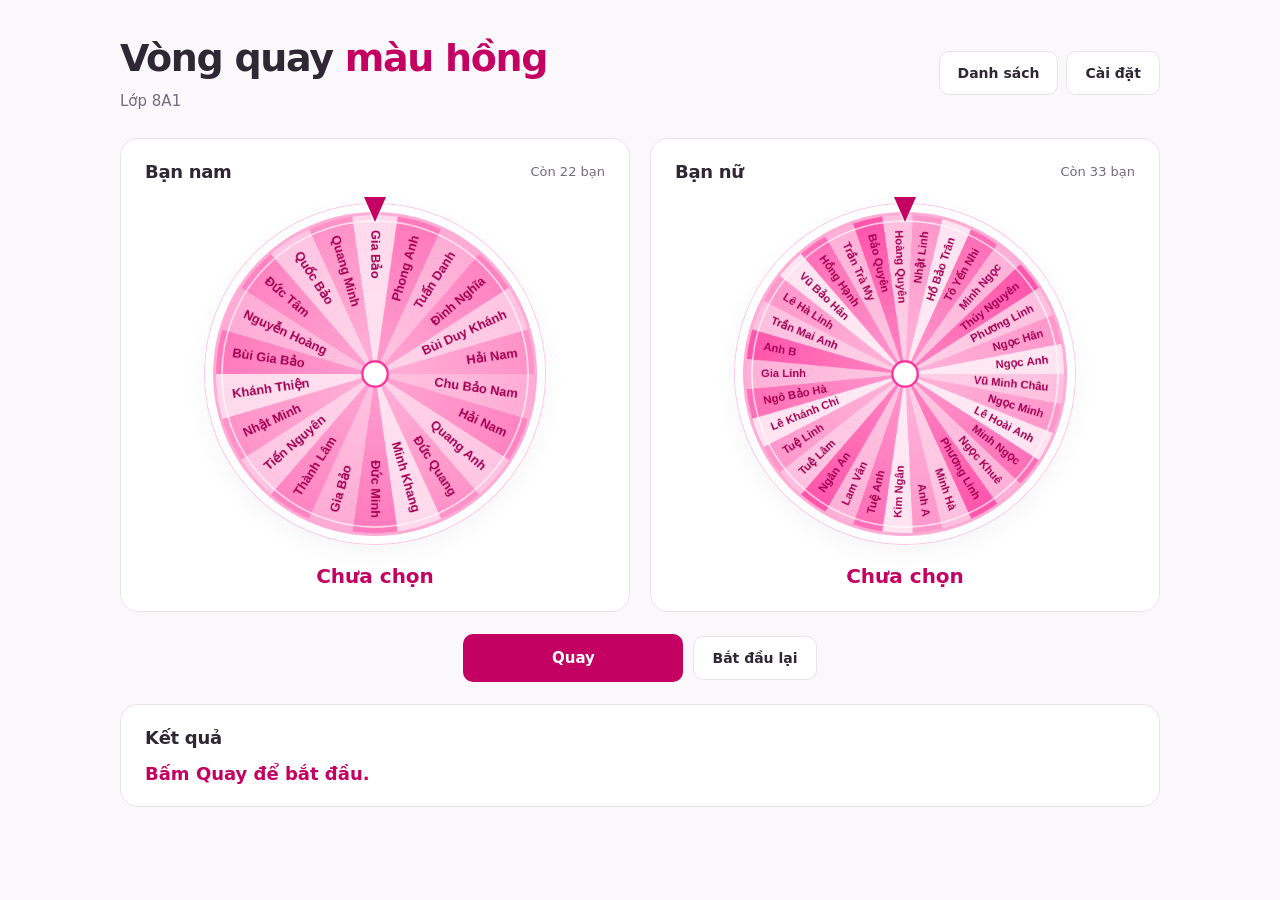
==== commit 957ccc0e: "Use GitHub JSON for class 8A1 and simplify spinner copy" ====
--- a/index.html
+++ b/index.html
@@ -21,7 +21,6 @@
           <button id="settings-btn" class="btn btn-secondary" type="button" aria-controls="settings-panel" aria-expanded="false">Cài đặt</button>
         </nav>
       </header>
-      <p id="roster-status" class="roster-status" role="status" hidden></p>
       <section class="wheels" aria-label="Vòng quay ghép cặp">
         <article class="wheel-card card" id="male-wheel-card">
           <div class="wheel-heading"><h2>Bạn nam</h2><p class="pool-status" id="male-pool-status"></p></div>
--- a/styles.css
+++ b/styles.css
@@ -54,6 +54,7 @@
 .controls { display: flex; justify-content: center; flex-wrap: wrap; align-items: center; gap: 10px; padding: 2px 0; }
 .controls .btn-primary { min-width: 220px; min-height: 48px; font-size: 15px; }
 .control-hint { width: 100%; text-align: center; margin: 0; color: var(--muted); font-size: 12px; line-height: 1.6; }
+.control-hint:empty { display: none; }
 .result { padding: 22px 24px; }
 .result-heading p { color: var(--muted); font-size: 13px; margin: 0; }
 #pair-result { margin: 15px 0 0; color: var(--theme-dark); font-size: 18px; font-weight: 600; overflow-wrap: anywhere; }
@@ -65,7 +66,6 @@
 .refill-status { color: var(--muted); font-size: 13px; line-height: 1.6; margin: 12px 0 0; }
 .refill-status:empty { display: none; }
 #new-round-btn { margin-top: 16px; }
-.app-footer { text-align: center; font-size: 12px; color: var(--muted); padding: 4px 0; }
 dialog { color: var(--text); border: 1px solid var(--border); background: #fff; box-shadow: 0 24px 90px #30203830; padding: 28px; max-height: calc(100dvh - 32px); overflow-y: auto; }
 dialog::backdrop { background: #251b31a6; backdrop-filter: blur(4px); }
 .settings-panel { width: min(400px, calc(100% - 32px)); border-radius: 18px; }
@@ -81,7 +81,6 @@
 .setting-value { color: var(--muted); margin: 0; font-size: 13px; }
 .result-popup { width: min(520px, calc(100% - 32px)); border-radius: 22px; text-align: center; }
 .result-popup h2 { font-size: 23px; margin: 8px 0 14px; }
-.result-popup-message { color: var(--muted); font-size: 14px; line-height: 1.7; }
 .result-popup-pair { color: var(--theme-dark); font-size: 25px; font-weight: 700; line-height: 1.5; margin: 25px 0; overflow-wrap: anywhere; }
 .result-popup-actions { display: flex; justify-content: center; gap: 10px; flex-wrap: wrap; }
 .result-popup-hint { color: var(--muted); font-size: 12px; line-height: 1.7; margin: 16px 0 0; }
